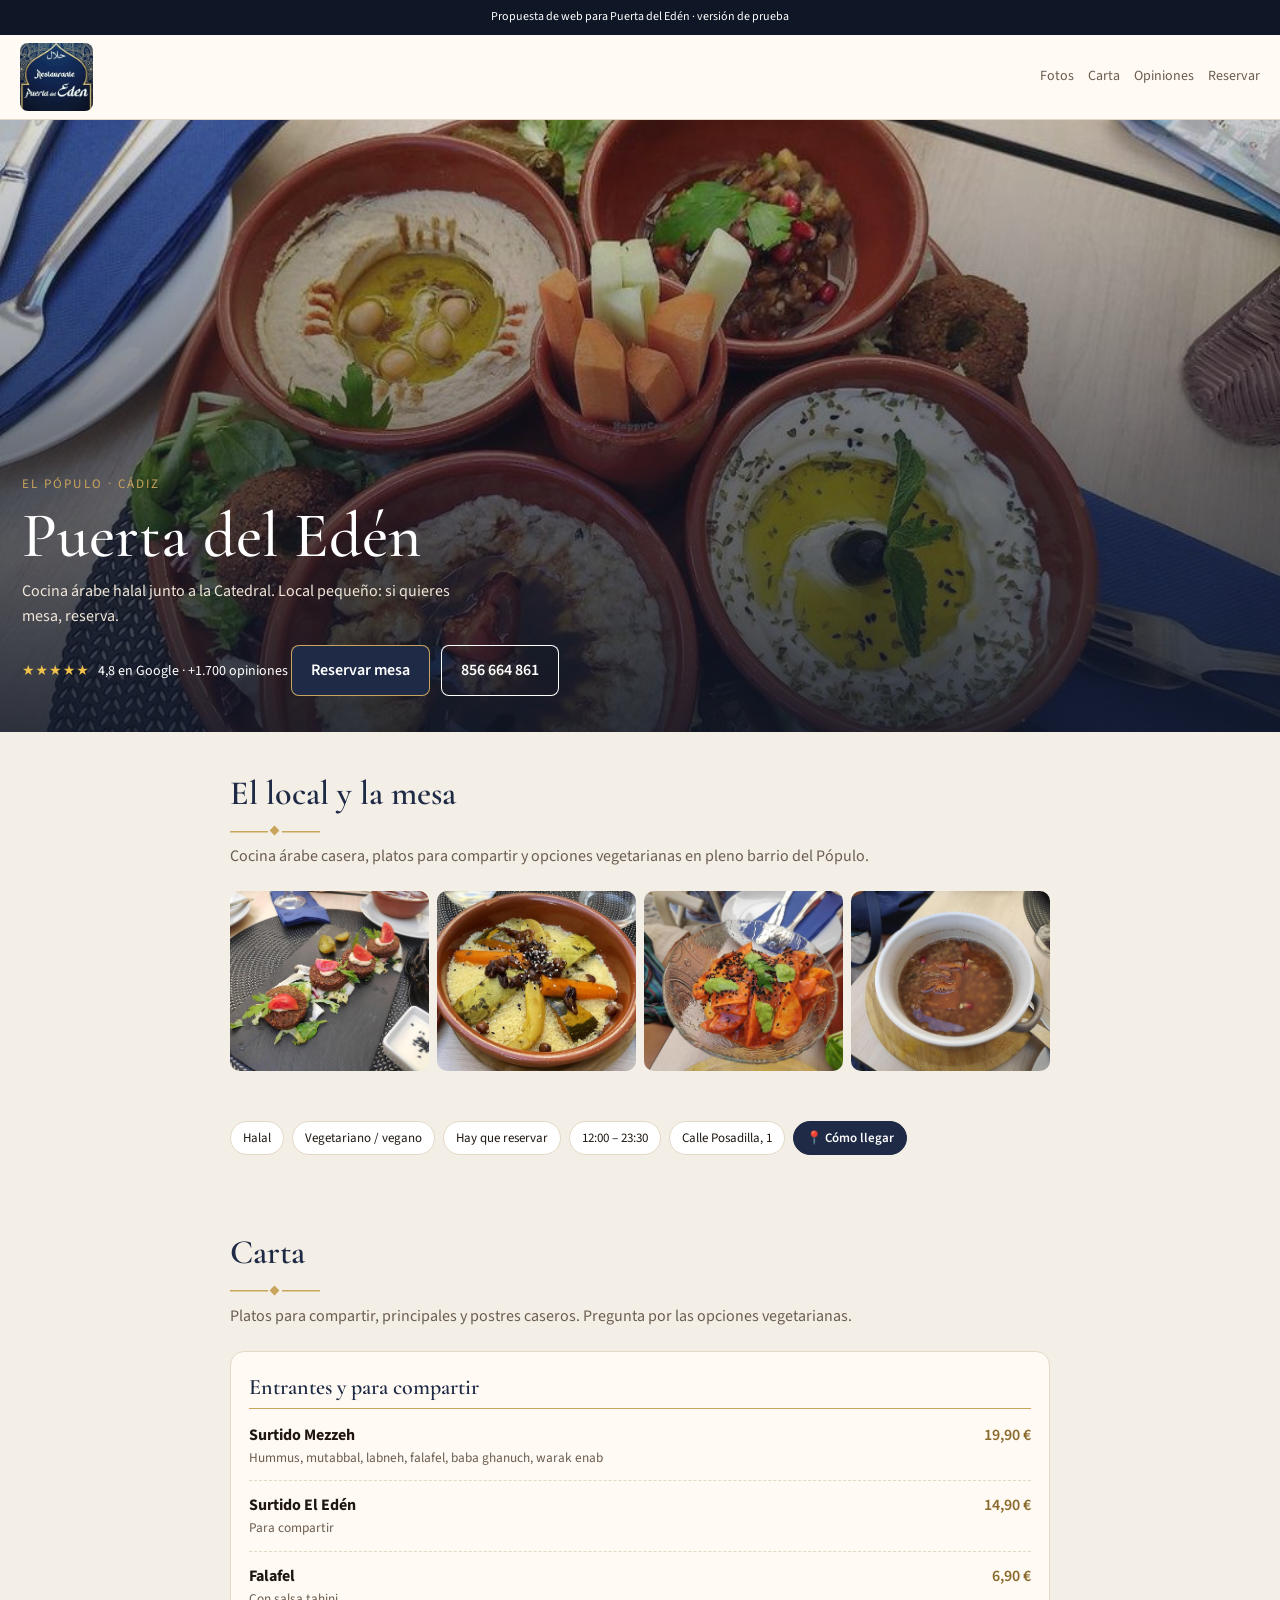
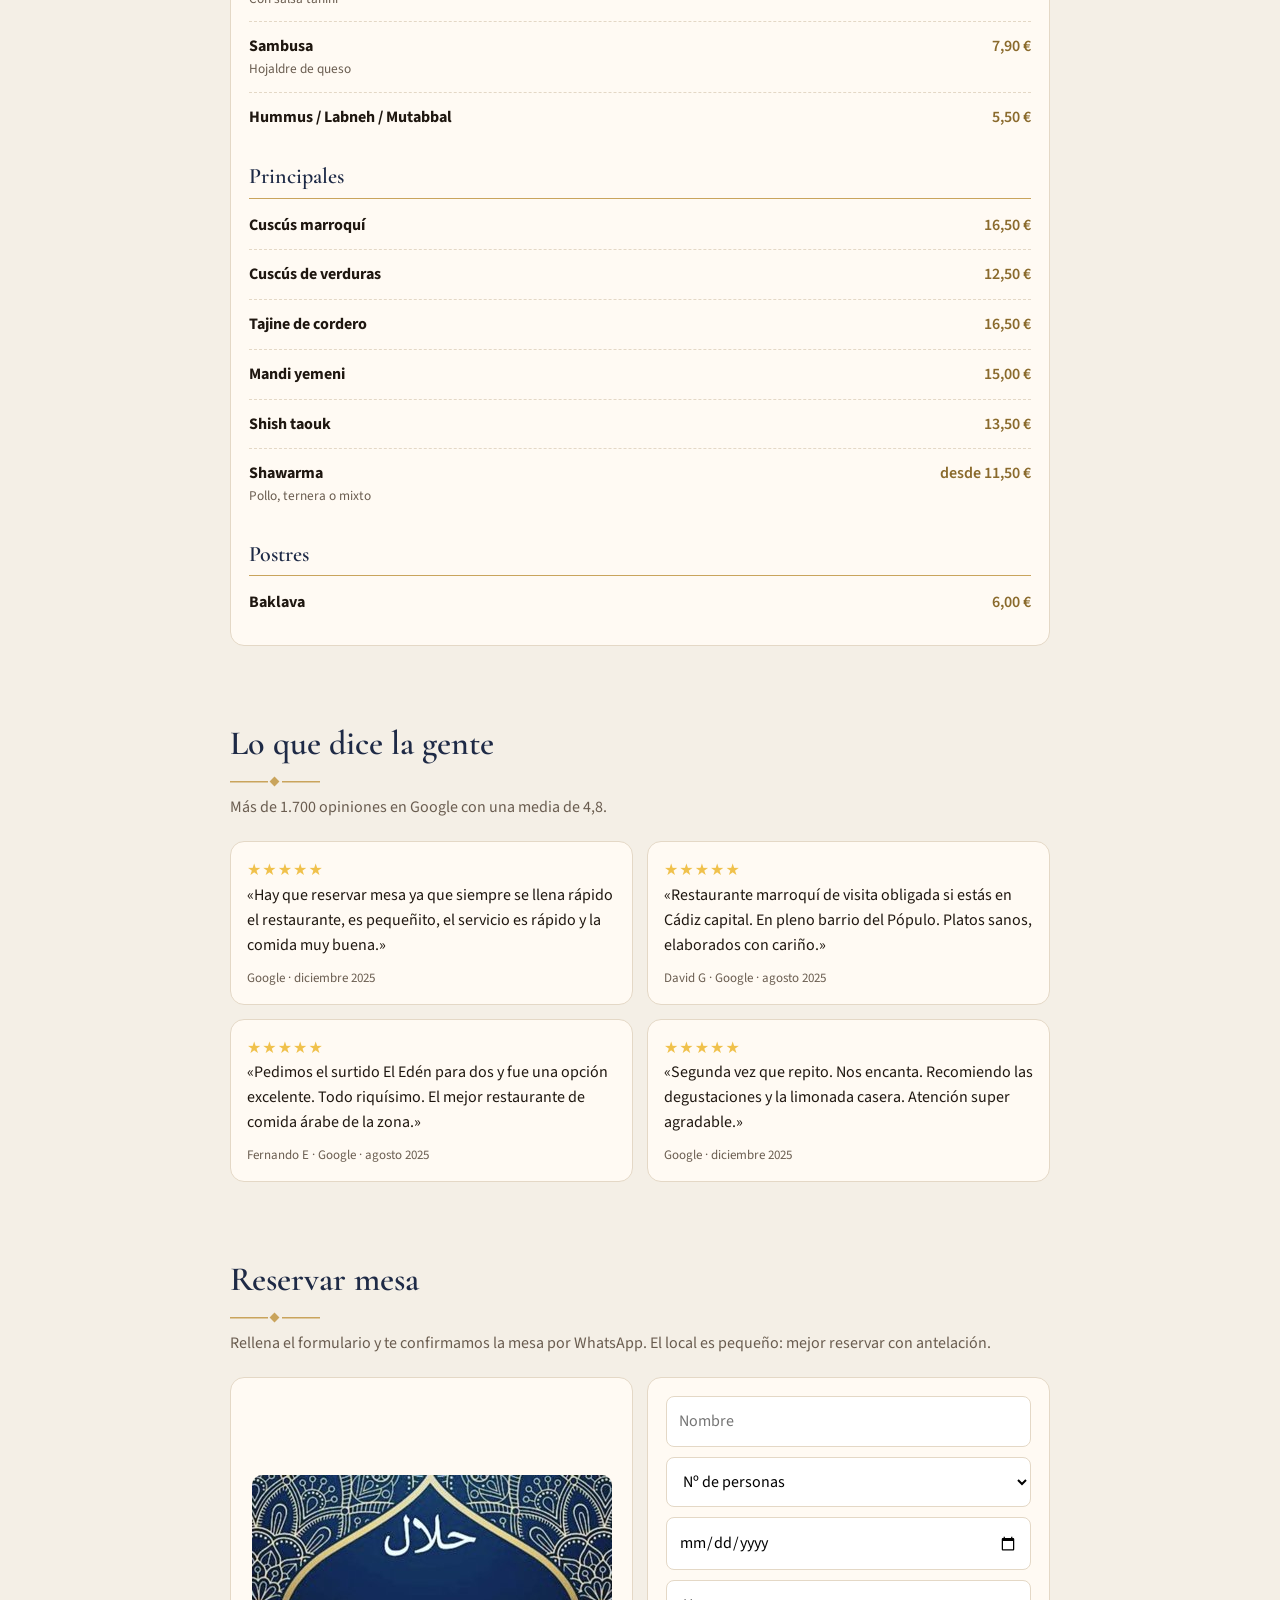
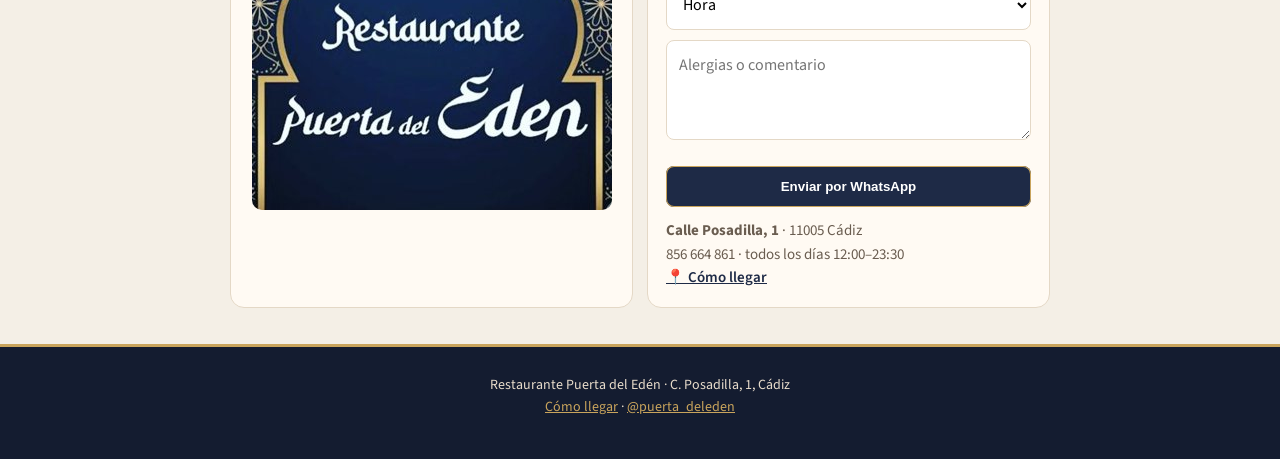
==== puerta-eden/index.html @ 02d72faa "Añadir demo web de Puerta del Edén Co-Authored-By: Claude Opus 5.5 <noreply@anthropic.com> Claude-Se" ====
<!DOCTYPE html>
<html lang="es">
<head>
  <meta charset="UTF-8" />
  <meta name="viewport" content="width=device-width, initial-scale=1, viewport-fit=cover" />
  <meta name="robots" content="noindex, nofollow" />
  <title>Puerta del Edén · Cádiz</title>
  <link rel="preconnect" href="https://fonts.googleapis.com" />
  <link href="https://fonts.googleapis.com/css2?family=Cormorant+Garamond:wght@500;600&family=Source+Sans+3:wght@400;500;600&family=Playball&display=swap" rel="stylesheet" />
  <style>
    :root {
      --bg: #f4efe6; --ink: #1f1710; --muted: #6a5d50; --paper: #fffaf3;
      --line: #e4d8c6; --gold: #c9a45c; --gold-ink: #8a6a2c; --terracotta: #1e2a46; --navy: #1e2a46; --deep: #141c30;
    }
    * { box-sizing: border-box; margin: 0; padding: 0; }
    body { font-family: "Source Sans 3", system-ui, sans-serif; background: var(--bg); color: var(--ink); line-height: 1.55; }
    a { color: inherit; }
    .demo-bar { background: #0f1626; color: #fff; font-size: 12px; text-align: center; padding: 8px 12px; }
    header.nav {
      display: flex; justify-content: space-between; align-items: center;
      padding: 14px 20px; background: var(--paper); border-bottom: 1px solid var(--line);
      position: sticky; top: 0; z-index: 20;
    }
    .brand { display: block; flex-shrink: 0; line-height: 0; }
    .brand img { height: 68px; width: auto; display: block; border-radius: 8px; }
    header.nav { padding-top: 8px; padding-bottom: 8px; gap: 12px; }
    @media (max-width: 420px) {
      header.nav { padding: 8px 12px; gap: 8px; }
      .brand img { height: 60px; }
      .nav-links { gap: 10px; font-size: 13px; }
      .nav-links a[href="#fotos"] { display: none; }
    }
    .nav-links { display: flex; gap: 14px; font-size: 14px; }
    .nav-links a { text-decoration: none; color: var(--muted); }
    .hero { position: relative; min-height: 68vh; background: #1a120c center/cover no-repeat; color: #fff; display: flex; align-items: flex-end; }
    .hero::after { content: ""; position: absolute; inset: 0; background: linear-gradient(180deg, rgba(15,22,38,.15), rgba(15,22,38,.85)); }
    .hero-inner { position: relative; z-index: 1; padding: 28px 22px 36px; max-width: 720px; }
    .kicker { font-size: 13px; letter-spacing: .16em; text-transform: uppercase; color: var(--gold); }
    h1 { font-family: "Cormorant Garamond", Georgia, serif; font-size: clamp(40px, 8vw, 64px); font-weight: 500; line-height: 1.05; margin: 8px 0 10px; }
    .hero p { max-width: 440px; color: #f0e6d8; }
    .rating { display: inline-flex; align-items: center; gap: 8px; margin: 10px 0 0; font-size: 14px; }
    .stars { color: #f0c14b; letter-spacing: 1px; }
    .btn { display: inline-block; background: var(--navy); color: #fff; box-shadow: inset 0 0 0 1px var(--gold); text-decoration: none; padding: 13px 20px; border-radius: 8px; font-weight: 600; margin-top: 16px; border: 0; cursor: pointer; }
    .btn.ghost { background: transparent; box-shadow: inset 0 0 0 1px #fff; margin-left: 8px; }
    img { max-width: 100%; }
    html { scroll-padding-top: 64px; }
    .wrap { max-width: 860px; margin: 0 auto; padding: 36px 20px; }
    h2 { font-family: "Cormorant Garamond", Georgia, serif; font-size: 34px; font-weight: 600; color: var(--navy); margin-bottom: 8px; }
    h2::after { content: ""; display: block; width: 90px; height: 10px; margin-top: 6px;
      background: linear-gradient(var(--gold),var(--gold)) left center/38px 1.5px no-repeat, linear-gradient(var(--gold),var(--gold)) right center/38px 1.5px no-repeat;
      position: relative; }
    h2 { position: relative; }
    h2::before { content: ""; position: absolute; left: 41px; bottom: 2px; width: 7px; height: 7px; background: var(--gold); transform: rotate(45deg); }
    .h2-orn { position: relative; }
    h3.sec { font-family: "Cormorant Garamond", Georgia, serif; font-size: 22px; color: var(--navy); font-weight: 600; margin: 18px 0 2px; padding-bottom: 4px; border-bottom: 1px solid var(--gold); }
    h3.sec:first-child { margin-top: 10px; }
    a.chip { text-decoration: none; }
    @media (max-width: 699px) { .logo-card { display: none; } }
    .chip.go { background: var(--navy); color: #fff; border-color: var(--navy); font-weight: 600; }
    .logo-card { background: var(--navy); display: flex; align-items: center; justify-content: center; padding: 18px; }
    .logo-card img { width: 100%; max-width: 360px; border-radius: 10px; }
    .lead { color: var(--muted); margin-bottom: 22px; }
    .gallery { display: grid; grid-template-columns: 1fr 1fr; gap: 8px; }
    .gallery img { width: 100%; height: 160px; object-fit: cover; border-radius: 10px; display: block; }
    .gallery img.wide { grid-column: 1 / -1; height: 220px; }
    @media (min-width: 700px) {
      .gallery { grid-template-columns: 1fr 1fr 1fr 1fr; }
      .gallery img { height: 180px; }
      .gallery img.wide { grid-column: 1 / 3; height: 220px; }
    }
    .cap { font-size: 12px; color: var(--muted); margin-top: 8px; }
    .chips { display: flex; flex-wrap: wrap; gap: 8px; margin-top: 14px; }
    .chip { background: #fff; border: 1px solid var(--line); border-radius: 999px; padding: 6px 12px; font-size: 13px; }
    .card { background: var(--paper); border: 1px solid var(--line); border-radius: 14px; overflow: hidden; }
    .card img { width: 100%; display: block; }
    .item { display: flex; justify-content: space-between; gap: 16px; padding: 12px 0; border-bottom: 1px dashed var(--line); }
    .item:last-child, .item:has(+ h3) { border-bottom: 0; }
    .item small { display: block; color: var(--muted); }
    .price { color: var(--gold-ink); white-space: nowrap; font-weight: 600; }
    .grid { display: grid; gap: 14px; }
    @media (min-width: 700px) { .grid.two { grid-template-columns: 1fr 1fr; } .grid.reviews { grid-template-columns: 1fr 1fr; } }
    form { display: grid; gap: 10px; }
    input, select, textarea { width: 100%; padding: 12px; border: 1px solid var(--line); border-radius: 8px; font: inherit; background: #fff; }
    .review { background: var(--paper); border: 1px solid var(--line); border-radius: 14px; padding: 16px; }
    .review .who { font-size: 13px; color: var(--muted); margin-top: 10px; }
    .meta { font-size: 15px; color: var(--muted); }
    footer { border-top: 3px solid var(--gold); background: var(--deep); color: #e8dccb; padding: 28px 20px 90px; text-align: center; font-size: 14px; }
    footer a { color: var(--gold); }
    .sticky-cta { position: fixed; right: 14px; bottom: calc(14px + env(safe-area-inset-bottom, 0px)); background: var(--navy); color: #fff; text-decoration: none; padding: 11px 18px; border-radius: 999px; font-weight: 600; font-size: 15px; z-index: 30; box-shadow: 0 6px 18px rgba(0,0,0,.25), inset 0 0 0 1px var(--gold); opacity: 0; transform: translateY(12px); pointer-events: none; transition: opacity .25s, transform .25s; }
    .sticky-cta.show { opacity: 1; transform: none; pointer-events: auto; }
    footer { padding-bottom: 40px; }
  </style>
</head>
<body>
  <div class="demo-bar">Propuesta de web para Puerta del Edén · versión de prueba</div>

  <header class="nav">
    <a class="brand" href="#" aria-label="Restaurante Puerta del Edén"><img src="[data-uri]" alt="Restaurante Puerta del Edén" /></a>
    <div class="nav-links">
      <a href="#fotos">Fotos</a>
      <a href="#carta">Carta</a>
      <a href="#opiniones">Opiniones</a>
      <a href="#reservar">Reservar</a>
    </div>
  </header>

  <section class="hero" style="background-image:url('[data-uri]')">
    <div class="hero-inner">
      <div class="kicker">El Pópulo · Cádiz</div>
      <h1>Puerta del Edén</h1>
      <p>Cocina árabe halal junto a la Catedral. Local pequeño: si quieres mesa, reserva.</p>
      <div class="rating"><span class="stars">★★★★★</span> 4,8 en Google · +1.700 opiniones</div>
      <a class="btn" href="#reservar">Reservar mesa</a>
      <a class="btn ghost" href="tel:+34856664861">856 664 861</a>
    </div>
  </section>

  <section class="wrap" id="fotos">
    <h2>El local y la mesa</h2>
    <p class="lead">Cocina árabe casera, platos para compartir y opciones vegetarianas en pleno barrio del Pópulo.</p>
    <div class="gallery">
      <img src="[data-uri]" alt="Falafel en el local" />
      <img src="[data-uri]" alt="Cuscús de verduras" />
      <img src="[data-uri]" alt="Patatas picantes" />
      <img src="[data-uri]" alt="Sopa de lentejas" />
    </div>
  </section>

  <section class="wrap" style="padding-top:0">
    <div class="chips">
      <span class="chip">Halal</span>
      <span class="chip">Vegetariano / vegano</span>
      <span class="chip">Hay que reservar</span>
      <span class="chip">12:00 – 23:30</span>
      <span class="chip">Calle Posadilla, 1</span>
      <a class="chip go" href="https://www.google.com/maps/dir/?api=1&amp;destination=Restaurante+Puerta+del+Ed%C3%A9n%2C+Calle+Posadilla+1%2C+C%C3%A1diz" target="_blank" rel="noopener">📍 Cómo llegar</a>
    </div>
  </section>

  <section class="wrap" id="carta">
    <h2>Carta</h2>
    <p class="lead">Platos para compartir, principales y postres caseros. Pregunta por las opciones vegetarianas.</p>
    <div class="card" style="padding:8px 18px 18px">
      <h3 class="sec">Entrantes y para compartir</h3>
      <div class="item"><div><b>Surtido Mezzeh</b><small>Hummus, mutabbal, labneh, falafel, baba ghanuch, warak enab</small></div><span class="price">19,90 €</span></div>
      <div class="item"><div><b>Surtido El Edén</b><small>Para compartir</small></div><span class="price">14,90 €</span></div>
      <div class="item"><div><b>Falafel</b><small>Con salsa tahini</small></div><span class="price">6,90 €</span></div>
      <div class="item"><div><b>Sambusa</b><small>Hojaldre de queso</small></div><span class="price">7,90 €</span></div>
      <div class="item"><div><b>Hummus / Labneh / Mutabbal</b></div><span class="price">5,50 €</span></div>
      <h3 class="sec">Principales</h3>
      <div class="item"><div><b>Cuscús marroquí</b></div><span class="price">16,50 €</span></div>
      <div class="item"><div><b>Cuscús de verduras</b></div><span class="price">12,50 €</span></div>
      <div class="item"><div><b>Tajine de cordero</b></div><span class="price">16,50 €</span></div>
      <div class="item"><div><b>Mandi yemeni</b></div><span class="price">15,00 €</span></div>
      <div class="item"><div><b>Shish taouk</b></div><span class="price">13,50 €</span></div>
      <div class="item"><div><b>Shawarma</b><small>Pollo, ternera o mixto</small></div><span class="price">desde 11,50 €</span></div>
      <h3 class="sec">Postres</h3>
      <div class="item"><div><b>Baklava</b></div><span class="price">6,00 €</span></div>
    </div>
  </section>

  <section class="wrap" id="opiniones">
    <h2>Lo que dice la gente</h2>
    <p class="lead">Más de 1.700 opiniones en Google con una media de 4,8.</p>
    <div class="grid reviews">
      <article class="review">
        <div class="stars">★★★★★</div>
        <p>«Hay que reservar mesa ya que siempre se llena rápido el restaurante, es pequeñito, el servicio es rápido y la comida muy buena.»</p>
        <div class="who">Google · diciembre 2025</div>
      </article>
      <article class="review">
        <div class="stars">★★★★★</div>
        <p>«Restaurante marroquí de visita obligada si estás en Cádiz capital. En pleno barrio del Pópulo. Platos sanos, elaborados con cariño.»</p>
        <div class="who">David G · Google · agosto 2025</div>
      </article>
      <article class="review">
        <div class="stars">★★★★★</div>
        <p>«Pedimos el surtido El Edén para dos y fue una opción excelente. Todo riquísimo. El mejor restaurante de comida árabe de la zona.»</p>
        <div class="who">Fernando E · Google · agosto 2025</div>
      </article>
      <article class="review">
        <div class="stars">★★★★★</div>
        <p>«Segunda vez que repito. Nos encanta. Recomiendo las degustaciones y la limonada casera. Atención super agradable.»</p>
        <div class="who">Google · diciembre 2025</div>
      </article>
    </div>
  </section>

  <section class="wrap" id="reservar">
    <h2>Reservar mesa</h2>
    <p class="lead">Rellena el formulario y te confirmamos la mesa por WhatsApp. El local es pequeño: mejor reservar con antelación.</p>
    <div class="grid two">
      <div class="card logo-card"><img src="[data-uri]" alt="Restaurante Puerta del Edén" /></div>
      <div class="card" style="padding:18px">
        <form id="reserva">
          <input name="nombre" placeholder="Nombre" required />
          <select name="personas" required><option value="">Nº de personas</option><option>1</option><option>2</option><option>3</option><option>4</option><option>5</option><option>6</option><option>7</option><option>8</option><option>9</option><option>10</option><option>Más de 10</option></select>
          <input name="fecha" type="date" required aria-label="Fecha" />
          <select name="hora" required>
            <option value="">Hora</option>
            <option>13:00</option><option>13:30</option><option>14:00</option><option>14:30</option>
            <option>20:30</option><option>21:00</option><option>21:30</option><option>22:00</option>
          </select>
          <textarea name="nota" rows="3" placeholder="Alergias o comentario"></textarea>
          <button class="btn" type="submit">Enviar por WhatsApp</button>
        </form>
        <p class="meta" style="margin-top:12px">
          <strong>Calle Posadilla, 1</strong> · 11005 Cádiz<br />
          856 664 861 · todos los días 12:00–23:30<br />
          <a href="https://www.google.com/maps/dir/?api=1&amp;destination=Restaurante+Puerta+del+Ed%C3%A9n%2C+Calle+Posadilla+1%2C+C%C3%A1diz" target="_blank" rel="noopener" style="color:var(--navy);font-weight:600">📍 Cómo llegar</a>
        </p>
      </div>
    </div>
  </section>

  <footer>
    <p>Restaurante Puerta del Edén · C. Posadilla, 1, Cádiz</p>
    <p>
      <a href="https://www.google.com/maps/dir/?api=1&amp;destination=Restaurante+Puerta+del+Ed%C3%A9n%2C+Calle+Posadilla+1%2C+C%C3%A1diz" target="_blank" rel="noopener">Cómo llegar</a>
      ·
      <a href="https://www.instagram.com/puerta_deleden/">@puerta_deleden</a>
    </p>
  </footer>

  <a class="sticky-cta" href="#reservar">Reservar mesa</a>

  <script>
    const fecha = document.querySelector('input[name="fecha"]');
    const hoy = new Date(); hoy.setMinutes(hoy.getMinutes() - hoy.getTimezoneOffset());
    fecha.min = hoy.toISOString().slice(0, 10);

    const cta = document.querySelector(".sticky-cta");
    const vis = { hero: true, reservar: false, footer: false };
    const upd = () => cta.classList.toggle("show", !vis.hero && !vis.reservar && !vis.footer);
    const io = new IntersectionObserver(es => { es.forEach(en => { vis[en.target.dataset.k] = en.isIntersecting; }); upd(); });
    [[".hero","hero"],["#reservar","reservar"],["footer","footer"]].forEach(([s,k]) => { const el = document.querySelector(s); el.dataset.k = k; io.observe(el); });

    document.getElementById("reserva").addEventListener("submit", function (e) {
      e.preventDefault();
      const d = Object.fromEntries(new FormData(e.target));
      const text = encodeURIComponent(`Hola, quiero reservar en Puerta del Edén:\nNombre: ${d.nombre}\nPersonas: ${d.personas}\nFecha: ${d.fecha.split("-").reverse().join("/")}\nHora: ${d.hora}\nNota: ${d.nota || "-"}`);
      window.location.href = "https://wa.me/34856664861?text=" + text;
    });
  </script>
</body>
</html>
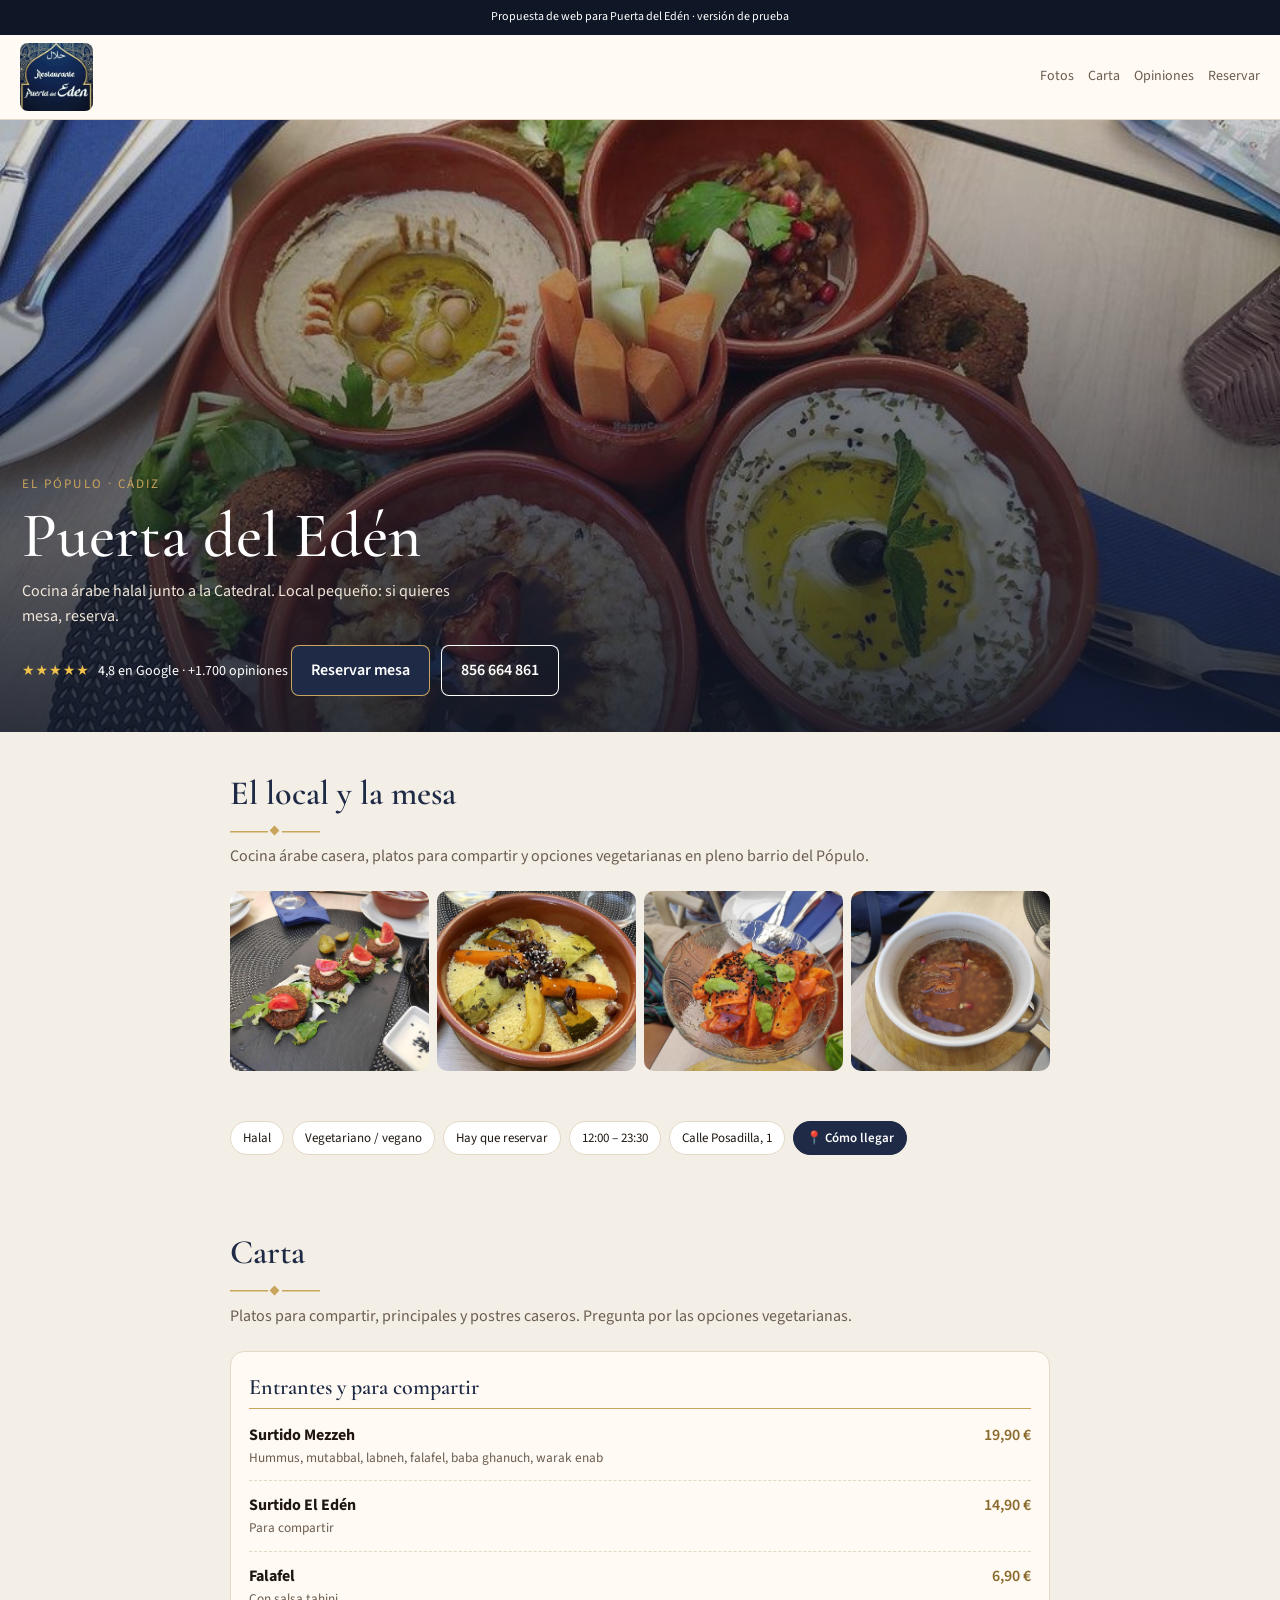
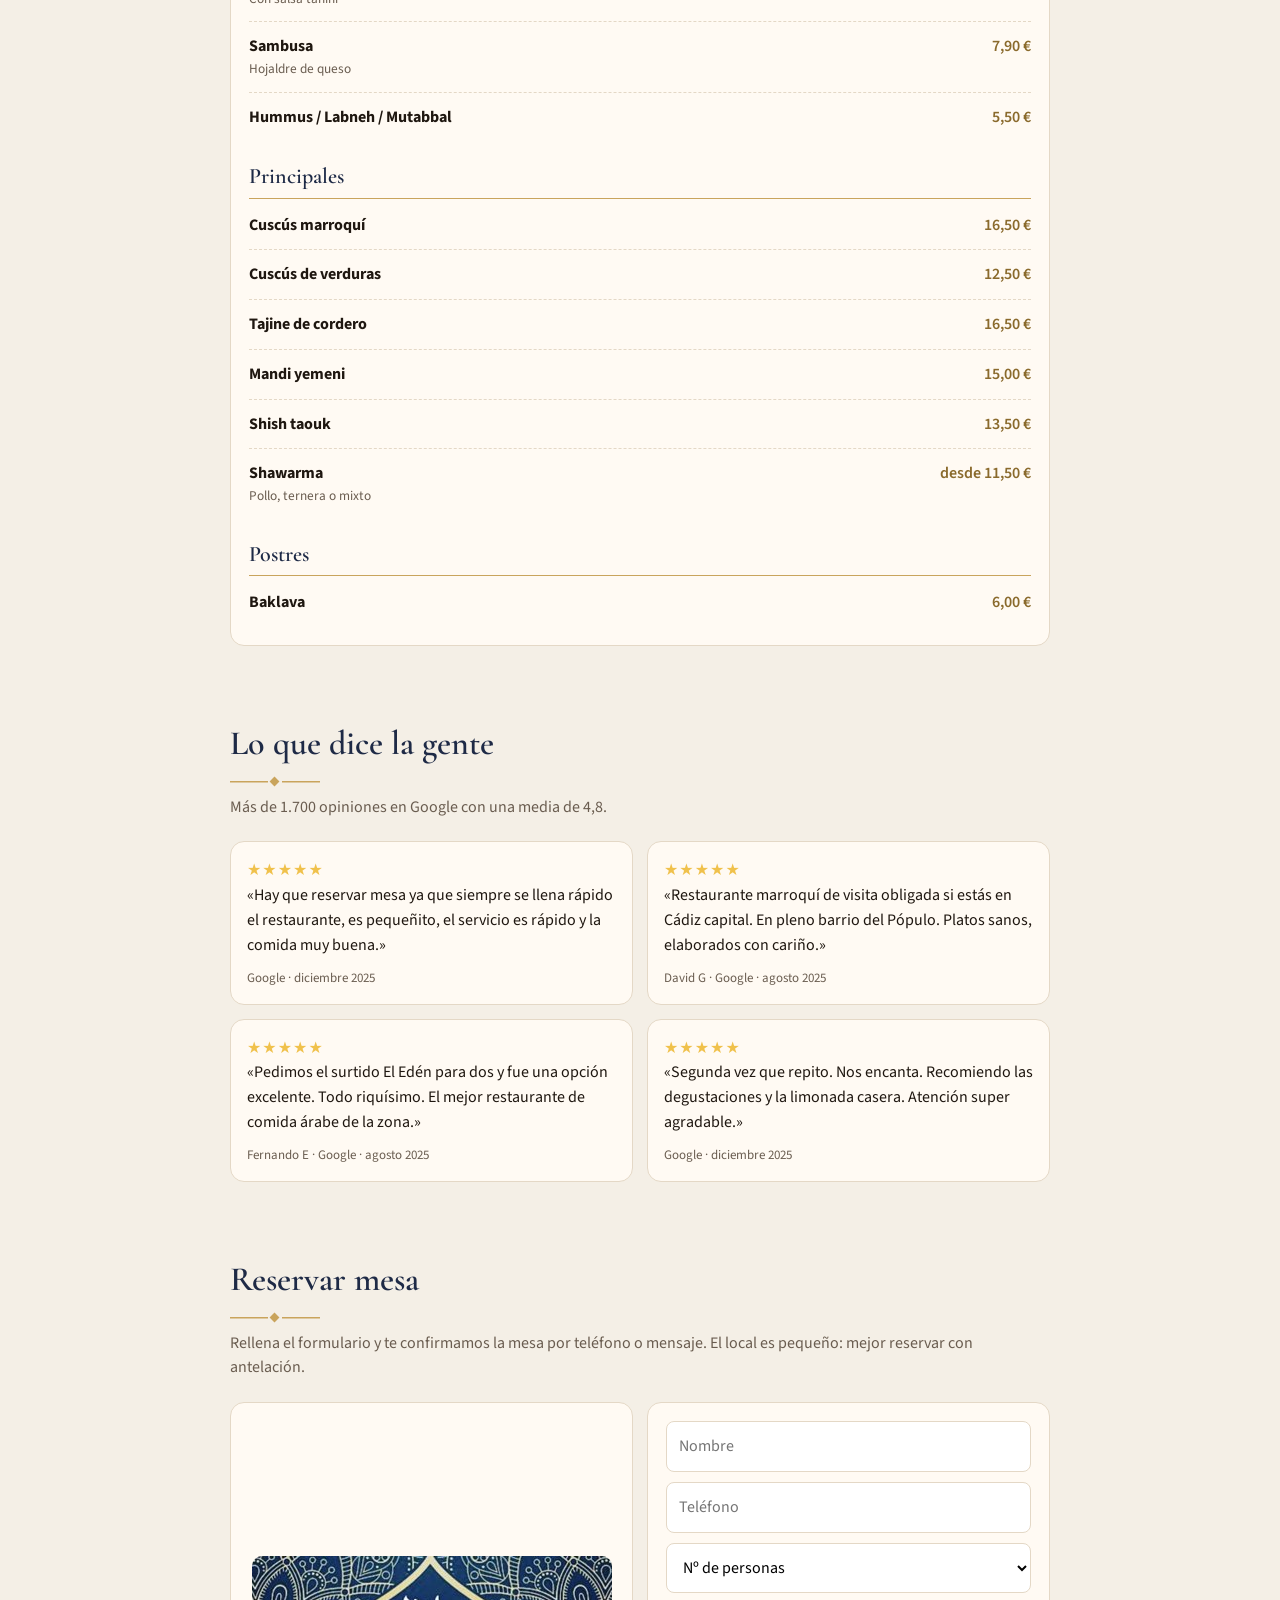
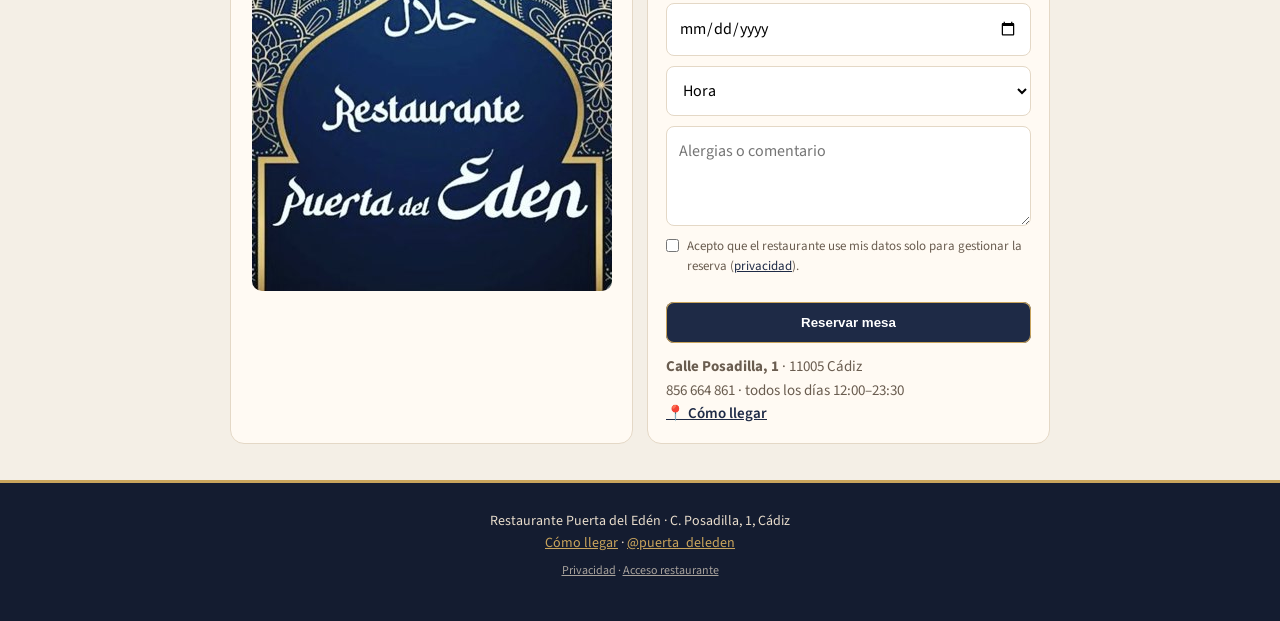
==== commit 7258b2f9: "Puerta del Edén: sistema de reservas propio con panel del restaurante Formulario guarda reservas (mo" ====
--- a/puerta-eden/index.html
+++ b/puerta-eden/index.html
@@ -55,7 +55,7 @@
     h3.sec { font-family: "Cormorant Garamond", Georgia, serif; font-size: 22px; color: var(--navy); font-weight: 600; margin: 18px 0 2px; padding-bottom: 4px; border-bottom: 1px solid var(--gold); }
     h3.sec:first-child { margin-top: 10px; }
     a.chip { text-decoration: none; }
-    @media (max-width: 699px) { .logo-card { display: none; } }
+    @media (max-width: 699px) { .card.logo-card { display: none; } }
     .chip.go { background: var(--navy); color: #fff; border-color: var(--navy); font-weight: 600; }
     .logo-card { background: var(--navy); display: flex; align-items: center; justify-content: center; padding: 18px; }
     .logo-card img { width: 100%; max-width: 360px; border-radius: 10px; }
@@ -89,6 +89,28 @@
     .sticky-cta { position: fixed; right: 14px; bottom: calc(14px + env(safe-area-inset-bottom, 0px)); background: var(--navy); color: #fff; text-decoration: none; padding: 11px 18px; border-radius: 999px; font-weight: 600; font-size: 15px; z-index: 30; box-shadow: 0 6px 18px rgba(0,0,0,.25), inset 0 0 0 1px var(--gold); opacity: 0; transform: translateY(12px); pointer-events: none; transition: opacity .25s, transform .25s; }
     .sticky-cta.show { opacity: 1; transform: none; pointer-events: auto; }
     footer { padding-bottom: 40px; }
+    .wa-modal { position: fixed; inset: 0; z-index: 50; background: rgba(10,15,28,.6); display: none; align-items: flex-end; justify-content: center; padding: 16px; }
+    .wa-modal.open { display: flex; }
+    .wa-box { width: 100%; max-width: 420px; border-radius: 16px; overflow: hidden; background: #efe7dd; box-shadow: 0 20px 50px rgba(0,0,0,.35); margin-bottom: env(safe-area-inset-bottom, 0px); }
+    .wa-head { background: #075e54; color: #fff; padding: 12px 16px; display: flex; align-items: center; gap: 10px; }
+    .wa-head img { width: 36px; height: 36px; border-radius: 50%; object-fit: cover; }
+    .wa-head b { display: block; font-size: 15px; } .wa-head small { opacity: .8; font-size: 12px; }
+    .wa-body { padding: 16px; }
+    .wa-note { text-align: center; font-size: 12px; color: #54656f; background: #fff8c5; border-radius: 8px; padding: 6px 10px; margin: 0 auto 12px; width: fit-content; }
+    .wa-bubble { background: #fff; border-radius: 10px 10px 10px 2px; padding: 10px 12px 18px; font-size: 15px; white-space: pre-line; position: relative; max-width: 88%; box-shadow: 0 1px 1px rgba(0,0,0,.1); }
+    .wa-bubble time { position: absolute; right: 10px; bottom: 4px; font-size: 11px; color: #667781; }
+    .wa-close { display: block; width: 100%; border: 0; background: var(--navy); color: #fff; font: inherit; font-weight: 600; padding: 14px; cursor: pointer; }
+    .hp { position: absolute; left: -9999px; width: 1px; height: 1px; opacity: 0; }
+    .ok-priv { display: flex; gap: 8px; align-items: flex-start; font-size: 13px; color: var(--muted); }
+    .ok-priv input { width: auto; margin-top: 3px; accent-color: var(--navy); }
+    .ok-priv a { color: var(--navy); }
+    .form-error { color: #b42318; font-size: 14px; min-height: 0; }
+    .form-error:empty { display: none; }
+    .ok-box { background: var(--paper); text-align: center; }
+    .ok-icon { width: 56px; height: 56px; margin: 22px auto 8px; border-radius: 50%; background: var(--navy); color: var(--gold); font-size: 30px; line-height: 56px; box-shadow: inset 0 0 0 2px var(--gold); }
+    .ok-box h3 { font-family: "Cormorant Garamond", Georgia, serif; font-size: 28px; color: var(--navy); }
+    .ok-box p { padding: 4px 22px; } .ok-box .ok-small { font-size: 13px; color: var(--muted); padding-bottom: 18px; }
+    .ok-box .ok-small a { color: var(--navy); font-weight: 600; }
   </style>
 </head>
 <body>
@@ -188,12 +210,13 @@
 
   <section class="wrap" id="reservar">
     <h2>Reservar mesa</h2>
-    <p class="lead">Rellena el formulario y te confirmamos la mesa por WhatsApp. El local es pequeño: mejor reservar con antelación.</p>
+    <p class="lead">Rellena el formulario y te confirmamos la mesa por teléfono o mensaje. El local es pequeño: mejor reservar con antelación.</p>
     <div class="grid two">
       <div class="card logo-card"><img src="[data-uri]" alt="Restaurante Puerta del Edén" /></div>
       <div class="card" style="padding:18px">
         <form id="reserva">
-          <input name="nombre" placeholder="Nombre" required />
+          <input name="nombre" placeholder="Nombre" required autocomplete="name" maxlength="80" />
+          <input name="telefono" type="tel" placeholder="Teléfono" required autocomplete="tel" inputmode="tel" maxlength="16" />
           <select name="personas" required><option value="">Nº de personas</option><option>1</option><option>2</option><option>3</option><option>4</option><option>5</option><option>6</option><option>7</option><option>8</option><option>9</option><option>10</option><option>Más de 10</option></select>
           <input name="fecha" type="date" required aria-label="Fecha" />
           <select name="hora" required>
@@ -201,8 +224,11 @@
             <option>13:00</option><option>13:30</option><option>14:00</option><option>14:30</option>
             <option>20:30</option><option>21:00</option><option>21:30</option><option>22:00</option>
           </select>
-          <textarea name="nota" rows="3" placeholder="Alergias o comentario"></textarea>
-          <button class="btn" type="submit">Enviar por WhatsApp</button>
+          <textarea name="nota" rows="3" placeholder="Alergias o comentario" maxlength="500"></textarea>
+          <input name="web" class="hp" tabindex="-1" autocomplete="off" aria-hidden="true" />
+          <label class="ok-priv"><input type="checkbox" name="acepto" required /> <span>Acepto que el restaurante use mis datos solo para gestionar la reserva (<a href="privacidad.html">privacidad</a>).</span></label>
+          <p class="form-error" id="formError" role="alert"></p>
+          <button class="btn" type="submit" id="btnReservar">Reservar mesa</button>
         </form>
         <p class="meta" style="margin-top:12px">
           <strong>Calle Posadilla, 1</strong> · 11005 Cádiz<br />
@@ -220,11 +246,28 @@
       ·
       <a href="https://www.instagram.com/puerta_deleden/">@puerta_deleden</a>
     </p>
+    <p style="margin-top:8px;font-size:12px;opacity:.7"><a href="privacidad.html" style="color:inherit">Privacidad</a> · <a href="panel.html" style="color:inherit">Acceso restaurante</a></p>
   </footer>
 
+  <div class="wa-modal" id="okModal" role="dialog" aria-modal="true" aria-label="Reserva recibida">
+    <div class="wa-box ok-box">
+      <div class="ok-icon">✓</div>
+      <h3>¡Reserva recibida!</h3>
+      <p id="okText"></p>
+      <p class="ok-small">Te confirmaremos la mesa lo antes posible. Si es para hoy, mejor llámanos al <a href="tel:+34856664861">856 664 861</a>.</p>
+      <button class="wa-close" type="button" id="okClose">Cerrar</button>
+    </div>
+  </div>
+
   <a class="sticky-cta" href="#reservar">Reservar mesa</a>
 
+  <script src="config.js"></script>
+  <script src="reservas.js"></script>
   <script>
+    const modal = document.getElementById("okModal");
+    document.getElementById("okClose").addEventListener("click", () => modal.classList.remove("open"));
+    modal.addEventListener("click", e => { if (e.target === modal) modal.classList.remove("open"); });
+
     const fecha = document.querySelector('input[name="fecha"]');
     const hoy = new Date(); hoy.setMinutes(hoy.getMinutes() - hoy.getTimezoneOffset());
     fecha.min = hoy.toISOString().slice(0, 10);
@@ -235,11 +278,26 @@
     const io = new IntersectionObserver(es => { es.forEach(en => { vis[en.target.dataset.k] = en.isIntersecting; }); upd(); });
     [[".hero","hero"],["#reservar","reservar"],["footer","footer"]].forEach(([s,k]) => { const el = document.querySelector(s); el.dataset.k = k; io.observe(el); });
 
-    document.getElementById("reserva").addEventListener("submit", function (e) {
+    const form = document.getElementById("reserva");
+    const btn = document.getElementById("btnReservar");
+    const err = document.getElementById("formError");
+    form.addEventListener("submit", async function (e) {
       e.preventDefault();
-      const d = Object.fromEntries(new FormData(e.target));
-      const text = encodeURIComponent(`Hola, quiero reservar en Puerta del Edén:\nNombre: ${d.nombre}\nPersonas: ${d.personas}\nFecha: ${d.fecha.split("-").reverse().join("/")}\nHora: ${d.hora}\nNota: ${d.nota || "-"}`);
-      window.location.href = "https://wa.me/34856664861?text=" + text;
+      const d = Object.fromEntries(new FormData(form));
+      if (d.web) return; // campo trampa para bots
+      err.textContent = "";
+      btn.disabled = true; btn.textContent = "Enviando…";
+      try {
+        await Reservas.crear(d);
+        const f = d.fecha.split("-").reverse().join("/");
+        document.getElementById("okText").textContent = `${d.nombre}, ${d.personas} ${d.personas === "1" ? "persona" : "personas"} · ${f} a las ${d.hora}`;
+        modal.classList.add("open");
+        form.reset();
+      } catch (ex) {
+        err.textContent = ex.message;
+      } finally {
+        btn.disabled = false; btn.textContent = "Reservar mesa";
+      }
     });
   </script>
 </body>
